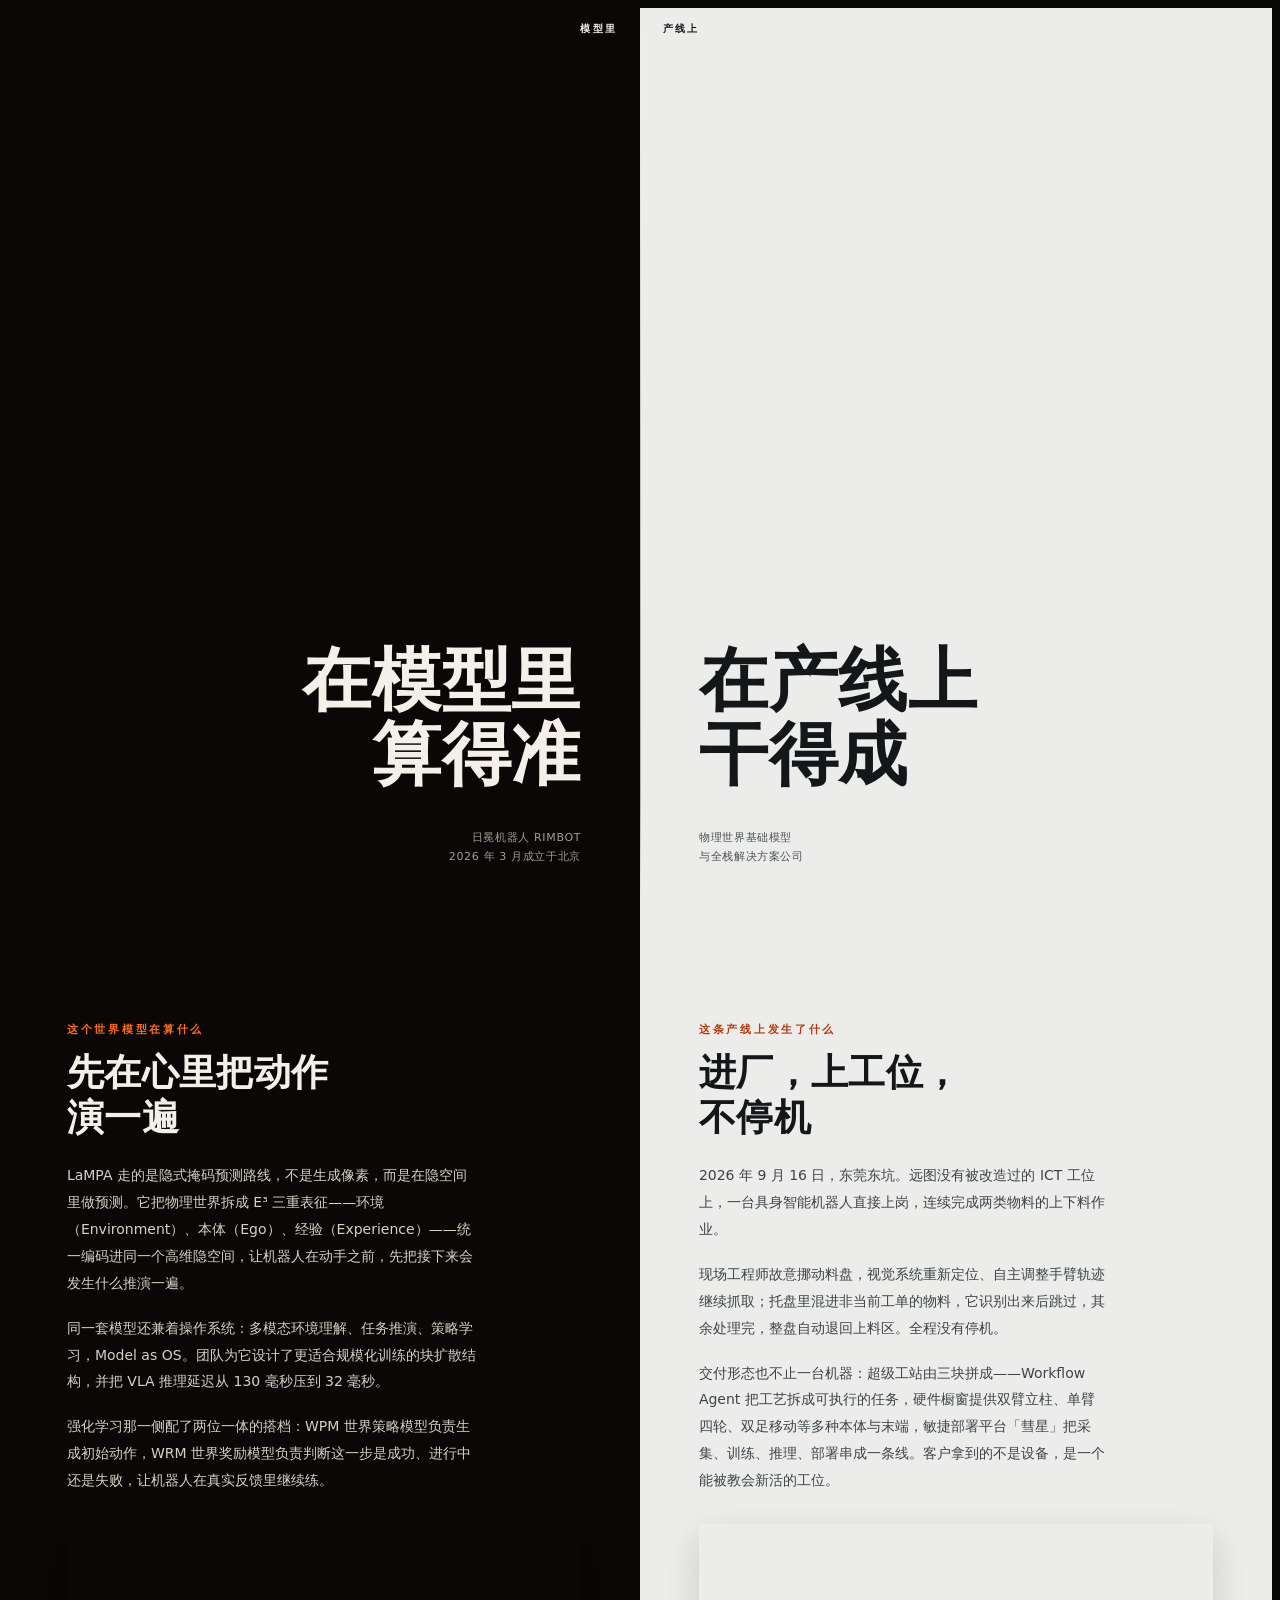
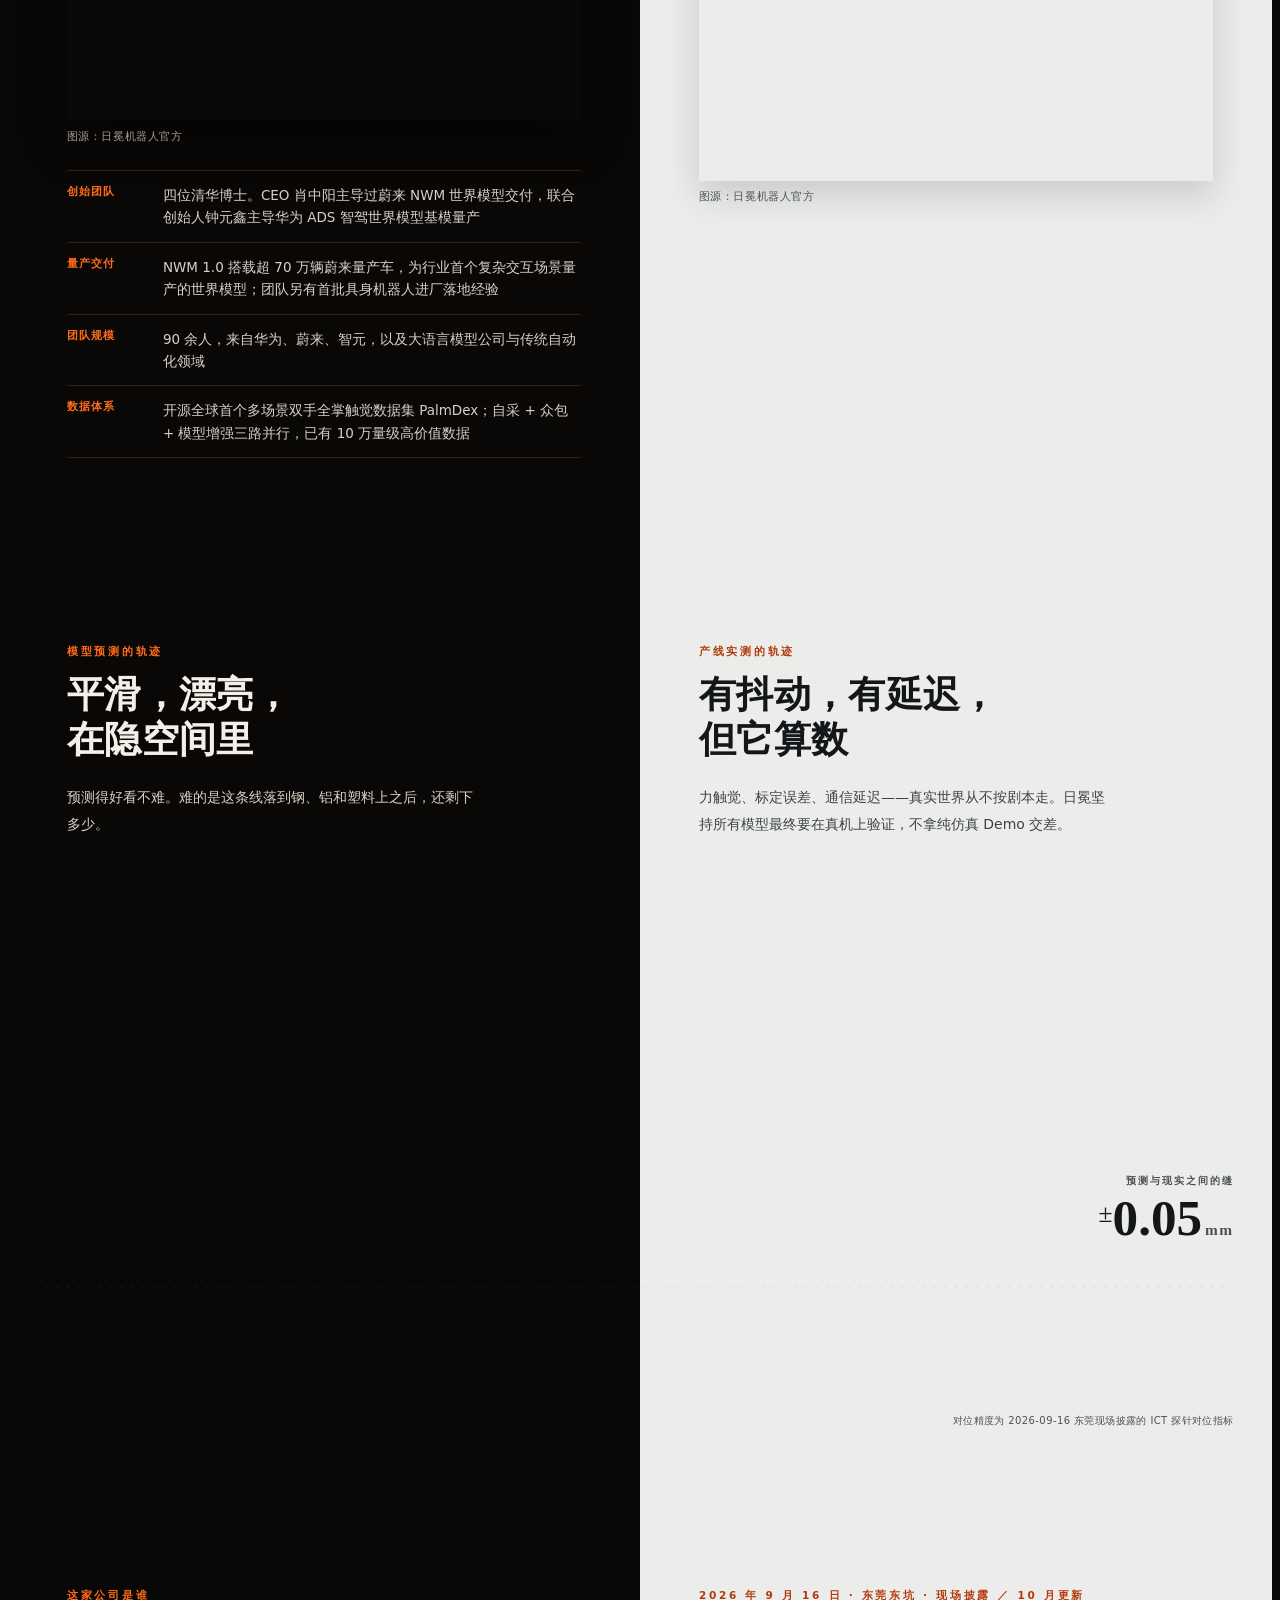
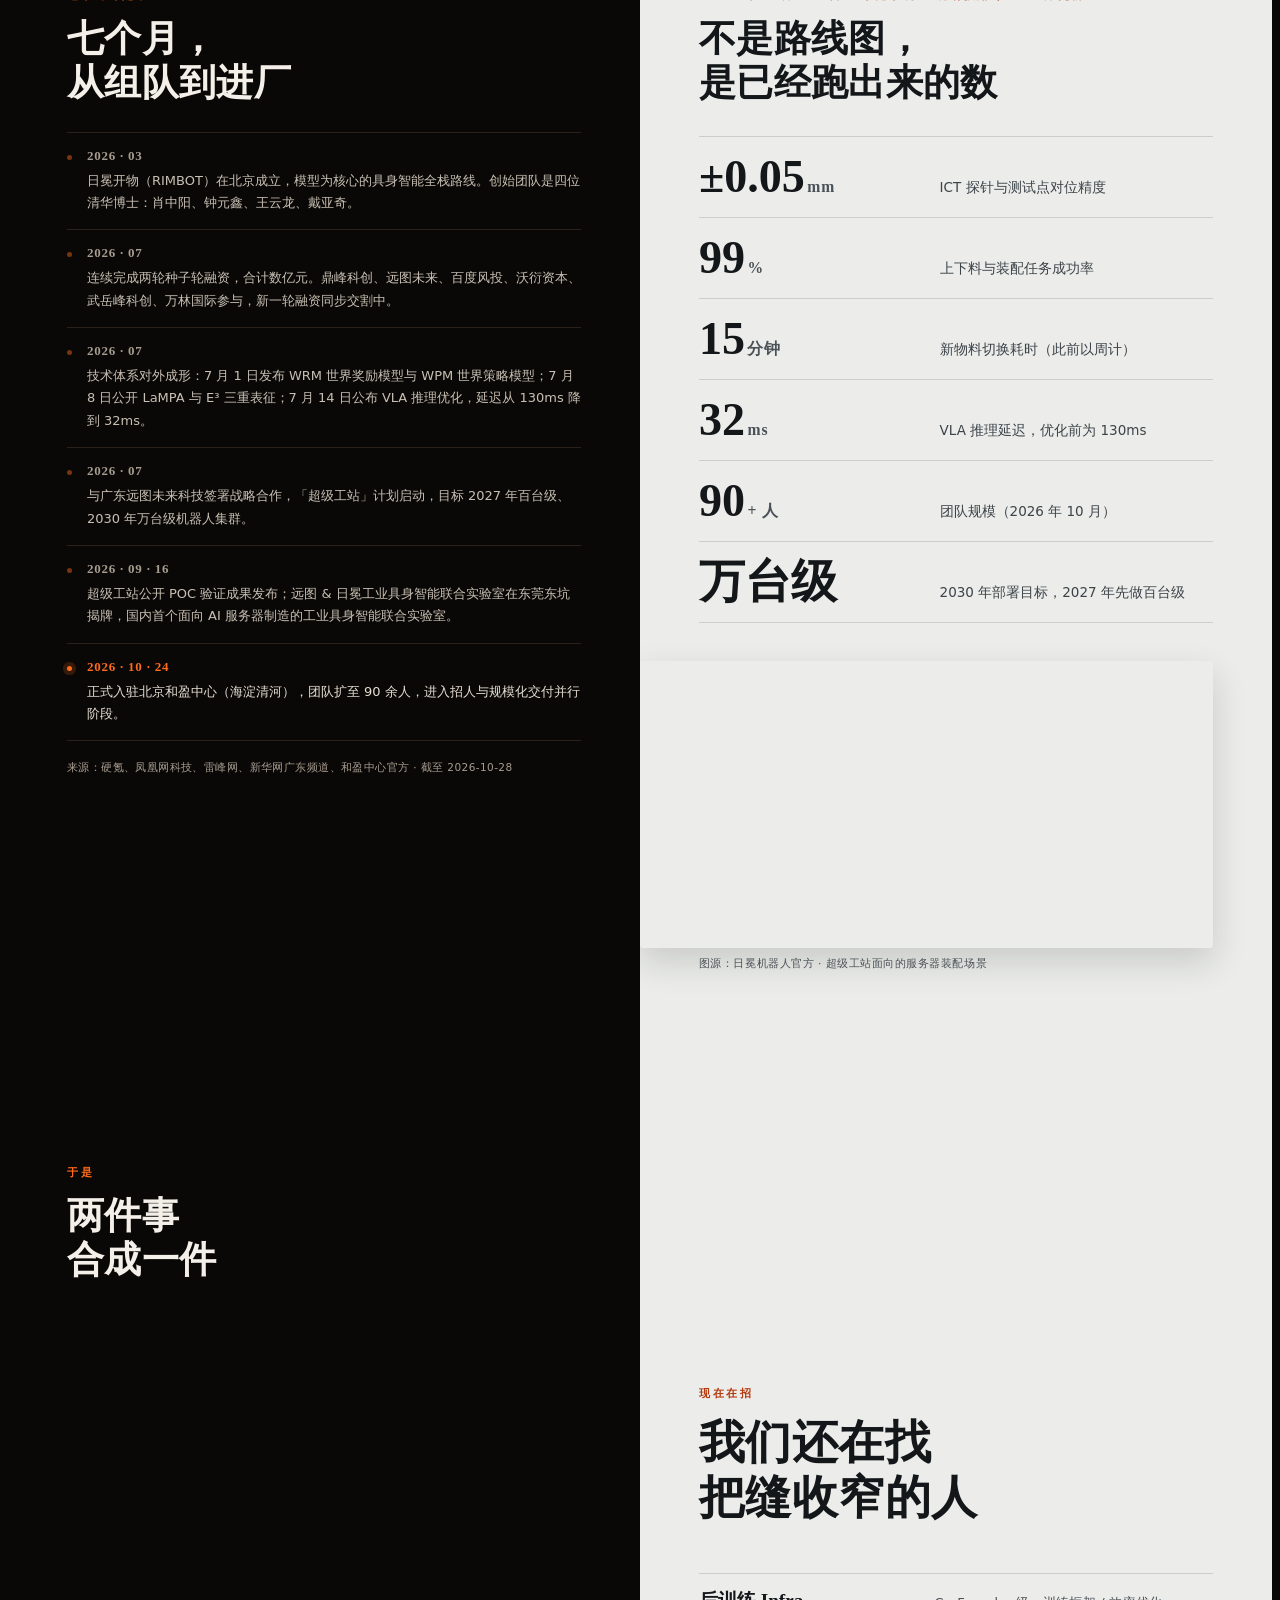
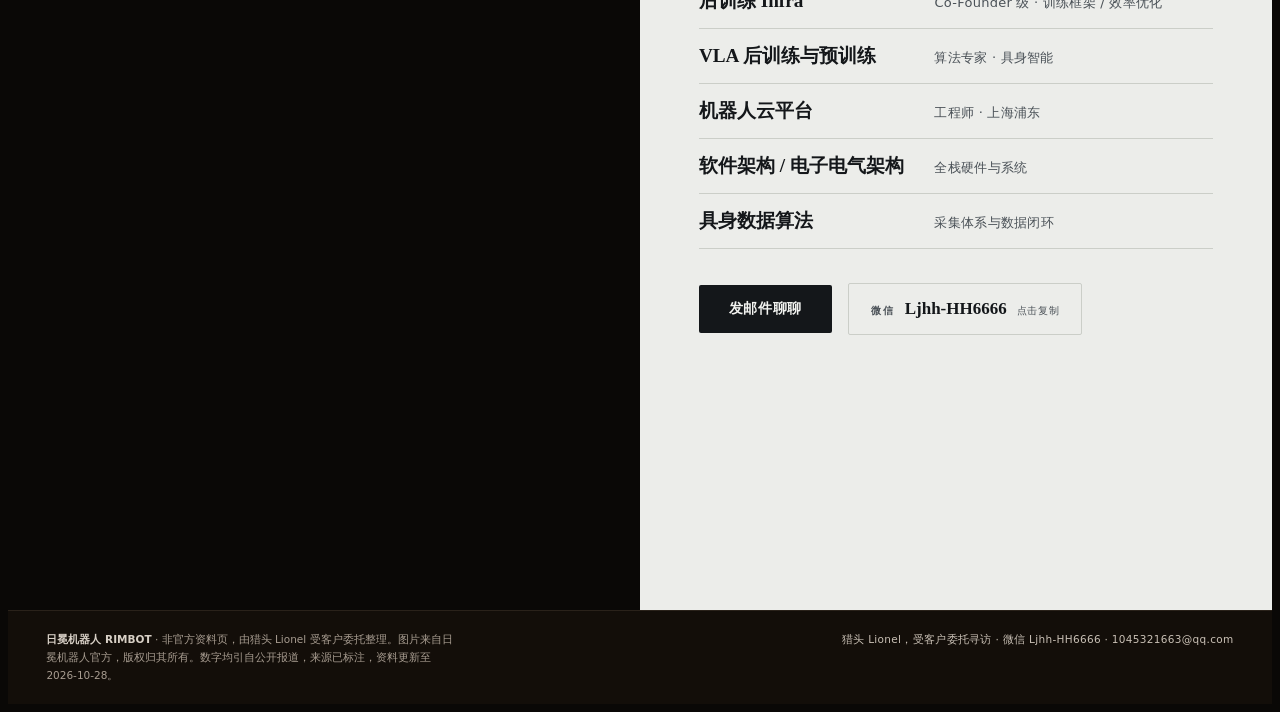
==== corona/index.html @ a974d2bd "新增日冕机器人介绍页（资料更新至 2026-10-28）；首页加卡片" ====
<!doctype html>
<html lang="zh-CN">
<head>
<meta charset="utf-8">
<meta name="viewport" content="width=device-width, initial-scale=1, viewport-fit=cover">
<title>日冕机器人 RIMBOT · 招聘特辑｜在模型里算得准，在产线上干得成</title>
<meta name="description" content="日冕机器人（RIMBOT）招聘特辑：2026 年 3 月成立于北京，物理世界基础模型与全栈解决方案公司。创始团队为四位清华博士，曾主导蔚来 NWM 世界模型与华为 ADS 世界模型的量产。2026 年 9 月 16 日，与远图联合打造的超级工站在东莞真实产线完成公开 POC 验证——对位精度 ±0.05mm，任务成功率超 99%，换型 15 分钟。资料更新至 2026-10-28。">
<link rel="icon" href="data:image/svg+xml,<svg xmlns='http://www.w3.org/2000/svg' viewBox='0 0 32 32'><rect width='32' height='32' rx='7' fill='%230A0806'/><circle cx='16' cy='16' r='7' fill='%23FF6B1A'/></svg>">
<link rel="stylesheet" href="scrollcraft.css">
<link rel="stylesheet" href="page.css">
</head>
<body>

<span data-sc-progress></span>
<div class="sc-grain" aria-hidden="true"></div>

<!-- ── 分界线即 chrome：两侧标签 + 论证进度 ───────────────────────── -->
<div class="dv" aria-hidden="true">
  <div class="dv__cap">
    <span class="dv__side dv__side--l">模型里</span>
    <span class="dv__side dv__side--r">产线上</span>
  </div>
  <div class="dv__rule"><i class="dv__fill"></i></div>
</div>

<main id="top">

  <!-- ── 一 · 分裂：首屏建立 50/50，两个标题同时可读 ─────────────── -->
  <section class="sp sp--hero" data-sc-act="pin" data-sc-span="1.6">
    <div class="sp__grid" data-sc-stage>
      <div class="sp__col sp__col--l">
        <figure class="sp__bg">
          <img src="assets/l2-latent.jpg" width="1600" height="468" alt="橙色粒子构成的半球体，日冕世界模型的隐空间意象">
        </figure>
      </div>
      <div class="sp__col sp__col--r">
        <figure class="sp__bg">
          <img src="assets/r1-server-rig.jpg" width="1280" height="640" alt="俯视视角下一双白色机械臂在打开的服务器机箱内作业，左侧是一排红色散热风扇">
        </figure>
      </div>

      <h1 class="sp__h1">
        <span class="sp__h1a">在模型里<br>算得准</span>
        <span class="sp__h1b">在产线上<br>干得成</span>
      </h1>

      <p class="sp__kick sp__kick--l">日冕机器人 RIMBOT<br>2026 年 3 月成立于北京</p>
      <p class="sp__kick sp__kick--r">物理世界基础模型<br>与全栈解决方案公司</p>
    </div>
  </section>

  <!-- ── 二 · 两侧各说各话：左右各自给出内容 ─────────────────────── -->
  <section class="sp sp--argue" data-sc-act="flow">
    <div class="sp__grid">
      <div class="sp__col sp__col--l">
        <div class="sp__inner" data-sc-in data-sc-stagger="80">
          <p class="sp__eyebrow">这个世界模型在算什么</p>
          <h2 class="sp__h2">先在心里把动作<br>演一遍</h2>
          <p class="sp__p">LaMPA 走的是隐式掩码预测路线，不是生成像素，而是在隐空间里做预测。它把物理世界拆成 E³ 三重表征——环境（Environment）、本体（Ego）、经验（Experience）——统一编码进同一个高维隐空间，让机器人在动手之前，先把接下来会发生什么推演一遍。</p>
          <p class="sp__p">同一套模型还兼着操作系统：多模态环境理解、任务推演、策略学习，Model as OS。团队为它设计了更适合规模化训练的块扩散结构，并把 VLA 推理延迟从 130 毫秒压到 32 毫秒。</p>
          <p class="sp__p">强化学习那一侧配了两位一体的搭档：WPM 世界策略模型负责生成初始动作，WRM 世界奖励模型负责判断这一步是成功、进行中还是失败，让机器人在真实反馈里继续练。</p>
          <figure class="sp__fig">
            <img src="assets/l1-corona.jpg" width="1600" height="613" alt="太阳表面的日冕与日珥，橙红色的等离子体弧线横贯画面" loading="lazy">
            <figcaption>图源：日冕机器人官方</figcaption>
          </figure>
          <dl class="sp__facts">
            <div><dt>创始团队</dt><dd>四位清华博士。CEO 肖中阳主导过蔚来 NWM 世界模型交付，联合创始人钟元鑫主导华为 ADS 智驾世界模型基模量产</dd></div>
            <div><dt>量产交付</dt><dd>NWM 1.0 搭载超 70 万辆蔚来量产车，为行业首个复杂交互场景量产的世界模型；团队另有首批具身机器人进厂落地经验</dd></div>
            <div><dt>团队规模</dt><dd>90 余人，来自华为、蔚来、智元，以及大语言模型公司与传统自动化领域</dd></div>
            <div><dt>数据体系</dt><dd>开源全球首个多场景双手全掌触觉数据集 PalmDex；自采 + 众包 + 模型增强三路并行，已有 10 万量级高价值数据</dd></div>
          </dl>
        </div>
      </div>

      <div class="sp__col sp__col--r">
        <div class="sp__inner" data-sc-in data-sc-stagger="80">
          <p class="sp__eyebrow">这条产线上发生了什么</p>
          <h2 class="sp__h2">进厂，上工位，<br>不停机</h2>
          <p class="sp__p">2026 年 9 月 16 日，东莞东坑。远图没有被改造过的 ICT 工位上，一台具身智能机器人直接上岗，连续完成两类物料的上下料作业。</p>
          <p class="sp__p">现场工程师故意挪动料盘，视觉系统重新定位、自主调整手臂轨迹继续抓取；托盘里混进非当前工单的物料，它识别出来后跳过，其余处理完，整盘自动退回上料区。全程没有停机。</p>
          <p class="sp__p">交付形态也不止一台机器：超级工站由三块拼成——Workflow Agent 把工艺拆成可执行的任务，硬件橱窗提供双臂立柱、单臂四轮、双足移动等多种本体与末端，敏捷部署平台「彗星」把采集、训练、推理、部署串成一条线。客户拿到的不是设备，是一个能被教会新活的工位。</p>
          <figure class="sp__fig" data-sc-reveal="right" data-sc-reveal-at="0.12 0.6">
            <img src="assets/r3-lab.jpg" width="1280" height="640" alt="科研场景的试验自动化：双臂机器人在真实实验室中做移液操作，背景有离心机与天平" loading="lazy">
            <figcaption>图源：日冕机器人官方</figcaption>
          </figure>
        </div>
      </div>
    </div>
  </section>

  <!-- ── 三 · 峰值：误差收敛带（签名动作，全场跨度最大） ─────────── -->
  <section class="sp sp--merge" data-sc-act="pin" data-sc-span="3.4">
    <div class="sp__grid" data-sc-stage>
      <div class="sp__col sp__col--l">
        <figure class="sp__bg sp__bg--soft">
          <img src="assets/l2-latent.jpg" width="1600" height="468" alt="橙色粒子构成的半球体" loading="lazy">
        </figure>
        <div class="sp__inner sp__inner--tight">
          <p class="sp__eyebrow">模型预测的轨迹</p>
          <h2 class="sp__h2">平滑，漂亮，<br>在隐空间里</h2>
          <p class="sp__p">预测得好看不难。难的是这条线落到钢、铝和塑料上之后，还剩下多少。</p>
        </div>
      </div>
      <div class="sp__col sp__col--r">
        <figure class="sp__bg sp__bg--soft">
          <img src="assets/r1-server-rig.jpg" width="1280" height="640" alt="机械臂在服务器机箱内作业" loading="lazy">
        </figure>
        <div class="sp__inner sp__inner--tight">
          <p class="sp__eyebrow">产线实测的轨迹</p>
          <h2 class="sp__h2">有抖动，有延迟，<br>但它算数</h2>
          <p class="sp__p">力触觉、标定误差、通信延迟——真实世界从不按剧本走。日冕坚持所有模型最终要在真机上验证，不拿纯仿真 Demo 交差。</p>
        </div>
      </div>

      <!-- 签名动作：误差收敛带 -->
      <div class="gap" aria-hidden="true">
        <svg class="gap__svg" viewBox="0 0 1000 320" preserveAspectRatio="none">
          <line class="gap__mid" x1="0" y1="160" x2="1000" y2="160"></line>
          <path class="gap__band" d=""></path>
          <path class="gap__pred" d=""></path>
          <path class="gap__real" d=""></path>
        </svg>
        <div class="gap__read">
          <span class="gap__readlab">预测与现实之间的缝</span>
          <span class="gap__readval"><b>±</b><span id="gapnum">0.05</span><i>mm</i></span>
        </div>
        <p class="gap__note">对位精度为 2026-09-16 东莞现场披露的 ICT 探针对位指标</p>
      </div>
    </div>
  </section>

  <!-- ── 四 · 数字落定：全部可查证 ──────────────────────────────── -->
  <section class="sp sp--figures" data-sc-act="flow">
    <div class="sp__grid">
      <!-- 暗栏在前 = 在左。2.7 要求两个地面「一边一个、全程保持」，
           先前把浅底那栏写在前，这一幕就变成左浅右深，破了约定。 -->
      <div class="sp__col sp__col--l">
        <div class="sp__inner" data-sc-in data-sc-stagger="90">
          <p class="sp__eyebrow">这家公司是谁</p>
          <h2 class="sp__h2">七个月，<br>从组队到进厂</h2>
          <ul class="log">
            <li class="log__i">
              <time class="log__t">2026 · 03</time>
              <p class="log__d">日冕开物（RIMBOT）在北京成立，模型为核心的具身智能全栈路线。创始团队是四位清华博士：肖中阳、钟元鑫、王云龙、戴亚奇。</p>
            </li>
            <li class="log__i">
              <time class="log__t">2026 · 07</time>
              <p class="log__d">连续完成两轮种子轮融资，合计数亿元。鼎峰科创、远图未来、百度风投、沃衍资本、武岳峰科创、万林国际参与，新一轮融资同步交割中。</p>
            </li>
            <li class="log__i">
              <time class="log__t">2026 · 07</time>
              <p class="log__d">技术体系对外成形：7 月 1 日发布 WRM 世界奖励模型与 WPM 世界策略模型；7 月 8 日公开 LaMPA 与 E³ 三重表征；7 月 14 日公布 VLA 推理优化，延迟从 130ms 降到 32ms。</p>
            </li>
            <li class="log__i">
              <time class="log__t">2026 · 07</time>
              <p class="log__d">与广东远图未来科技签署战略合作，「超级工站」计划启动，目标 2027 年百台级、2030 年万台级机器人集群。</p>
            </li>
            <li class="log__i">
              <time class="log__t">2026 · 09 · 16</time>
              <p class="log__d">超级工站公开 POC 验证成果发布；远图 &amp; 日冕工业具身智能联合实验室在东莞东坑揭牌，国内首个面向 AI 服务器制造的工业具身智能联合实验室。</p>
            </li>
            <li class="log__i log__i--last">
              <time class="log__t">2026 · 10 · 24</time>
              <p class="log__d">正式入驻北京和盈中心（海淀清河），团队扩至 90 余人，进入招人与规模化交付并行阶段。</p>
            </li>
          </ul>
          <p class="sp__src">来源：硬氪、凤凰网科技、雷峰网、新华网广东频道、和盈中心官方 · 截至 2026-10-28</p>
        </div>
      </div>

      <div class="sp__col sp__col--r">
        <div class="sp__inner">
          <p class="sp__eyebrow">2026 年 9 月 16 日 · 东莞东坑 · 现场披露 ／ 10 月更新</p>
          <h2 class="sp__h2">不是路线图，<br>是已经跑出来的数</h2>

          <ul class="nums">
            <li class="nums__i">
              <span class="nums__v">±<span data-sc-count="0 0.05" data-sc-count-at="0.1 0.5">0.05</span><i>mm</i></span>
              <span class="nums__k">ICT 探针与测试点对位精度</span>
            </li>
            <li class="nums__i">
              <span class="nums__v"><span data-sc-count="0 99" data-sc-count-at="0.14 0.54">99</span><i>%</i></span>
              <span class="nums__k">上下料与装配任务成功率</span>
            </li>
            <li class="nums__i">
              <span class="nums__v"><span data-sc-count="0 15" data-sc-count-at="0.18 0.58">15</span><i>分钟</i></span>
              <span class="nums__k">新物料切换耗时（此前以周计）</span>
            </li>
            <li class="nums__i">
              <span class="nums__v"><span data-sc-count="0 32" data-sc-count-at="0.18 0.58">32</span><i>ms</i></span>
              <span class="nums__k">VLA 推理延迟，优化前为 130ms</span>
            </li>
            <li class="nums__i">
              <span class="nums__v"><span data-sc-count="0 90" data-sc-count-at="0.18 0.58">90</span><i>+ 人</i></span>
              <span class="nums__k">团队规模（2026 年 10 月）</span>
            </li>
            <li class="nums__i">
              <span class="nums__v">万台级</span>
              <span class="nums__k">2030 年部署目标，2027 年先做百台级</span>
            </li>
          </ul>

          <figure class="sp__fig sp__fig--wide">
            <img src="assets/r2-board.jpg" width="1280" height="640" alt="俯视视角下一台服务器被拆解到主板级别，两侧机械臂正在作业，右侧摆着螺丝与连接器的零件分格盒" loading="lazy">
            <figcaption>图源：日冕机器人官方 · 超级工站面向的服务器装配场景</figcaption>
          </figure>
        </div>
      </div>
    </div>
  </section>

  <!-- ── 五 · 合流：分界线走到底，右栏占满 ──────────────────────── -->
  <section class="sp sp--join" id="join" data-sc-act="pin" data-sc-span="2.2">
    <div class="sp__grid" data-sc-stage>
      <div class="sp__col sp__col--l">
        <div class="sp__inner sp__inner--tight">
          <p class="sp__eyebrow">于是</p>
          <h2 class="sp__h2">两件事<br>合成一件</h2>
        </div>
      </div>

      <div class="sp__col sp__col--r">
        <figure class="sp__bg sp__bg--join">
          <img src="assets/r9-desk.jpg" width="1280" height="640" alt="书架上方的机箱前，一双机械臂正在作业">
        </figure>
        <div class="sp__inner sp__inner--join">
          <p class="sp__eyebrow">现在在招</p>
          <h2 class="sp__h2 sp__h2--big">我们还在找<br>把缝收窄的人</h2>
          <ul class="roles">
            <li><b>后训练 Infra</b><span>Co-Founder 级 · 训练框架 / 效率优化</span></li>
            <li><b>VLA 后训练与预训练</b><span>算法专家 · 具身智能</span></li>
            <li><b>机器人云平台</b><span>工程师 · 上海浦东</span></li>
            <li><b>软件架构 / 电子电气架构</b><span>全栈硬件与系统</span></li>
            <li><b>具身数据算法</b><span>采集体系与数据闭环</span></li>
          </ul>
          <div class="sp__cta">
            <a class="cta" href="mailto:1045321663@qq.com?subject=%E5%BA%94%E8%81%98%E6%97%A5%E5%86%95%E6%9C%BA%E5%99%A8%E4%BA%BA">发邮件聊聊</a>
            <button class="cpc" type="button" data-copy="Ljhh-HH6666">
              <span class="cpc__lab">微信</span>
              <span class="cpc__val" id="wx">Ljhh-HH6666</span>
              <span class="cpc__hint">点击复制</span>
            </button>
          </div>
        </div>
      </div>

      <footer class="foot">
        <p class="foot__l"><b>日冕机器人 RIMBOT</b> · 非官方资料页，由猎头 Lionel 受客户委托整理。图片来自日冕机器人官方，版权归其所有。数字均引自公开报道，来源已标注，资料更新至 2026-10-28。</p>
        <p class="foot__r">猎头 Lionel，受客户委托寻访 · 微信 Ljhh-HH6666 · 1045321663@qq.com</p>
      </footer>
    </div>
  </section>

</main>

<script src="scrollcraft.js"></script>
<script src="page.js"></script>
<script>ScrollCraft.mount(document.body);</script>
</body>
</html>
---- corona/page.css ----
/* ==========================================================================
   日冕机器人 RIMBOT · 招聘特辑
   语法 2.7 Split stage —— 两个地面，一边一个，全程保持。
   只覆盖 token 与本页自有类；.sc-stage / .sc-copy / [data-sc-*] 一律不碰。
   ========================================================================== */

:root {
  /* 左地面：深空黑褐 + 日冕橙 */
  --dk-bg:     #0A0806;
  --dk-bg2:    #130E09;
  --dk-ink:    #F4EFE8;
  --dk-soft:   #A79C90;
  --dk-line:   #2A221A;
  --dk-accent: #FF6B1A;

  /* 右地面：车间冷白 + 石墨 */
  --lt-bg:     #ECEDEA;
  --lt-bg2:    #E2E4E0;
  --lt-ink:    #14171A;
  --lt-soft:   #4A5157;
  --lt-line:   #CBCEC8;
  --lt-accent: #B33A0F;

  /* 分界位置，由 page.js 驱动；0% = 右栏占满 */
  --splitpct: 50%;

  --sc-canvas:     #0A0806;
  --sc-surface:    #130E09;
  --sc-ink:        #F4EFE8;
  --sc-ink-soft:   #A79C90;
  --sc-accent:     #FF6B1A;
  --sc-accent-ink: #0A0806;
  --sc-edge:       rgba(255, 255, 255, .10);
  --sc-e1: 0 1px 2px rgba(0, 0, 0, .3);
  --sc-e2: 0 6px 18px rgba(0, 0, 0, .34);
  --sc-e3: 0 18px 44px rgba(0, 0, 0, .38);
  --sc-font-display: "Songti SC", "SimSun", "Source Han Serif SC", "Noto Serif CJK SC", serif;
  --sc-font-text: "PingFang SC", "Microsoft YaHei", "Source Han Sans SC", "Noto Sans CJK SC", system-ui, sans-serif;
}

html { scroll-behavior: auto; }
body {
  background: var(--dk-bg);
  color: var(--dk-ink);
  font-family: var(--sc-font-text);
  -webkit-font-smoothing: antialiased;
}

/* ── 分界线即 chrome ──────────────────────────────────────────────────── */
/* 分界位置用 --dvleft，**不要**用全局的 --splitpct：收尾时若改全局变量，
   全站每一幕的左栏都会跟着变窄，文字疯狂换行、页面高度暴涨。 */
.dv {
  position: fixed;
  inset: 0 auto 0 0;
  left: var(--dvleft, 50%);
  width: 1px;
  z-index: 40;
  pointer-events: none;
  transition: left .12s linear;
}
.dv__rule {
  position: absolute;
  top: 0; bottom: 0; left: 0;
  width: 1px;
  background: linear-gradient(180deg,
    rgba(255,255,255,0) 0%,
    rgba(255,255,255,.20) 12%,
    rgba(0,0,0,.18) 50%,
    rgba(0,0,0,.26) 88%,
    rgba(0,0,0,0) 100%);
}
.dv__fill {
  position: absolute;
  top: 0; left: -1px;
  width: 2px;
  height: calc(var(--pg, 0) * 100%);
  background: linear-gradient(180deg, var(--dk-accent), #FFB37A);
  box-shadow: 0 0 12px rgba(255, 107, 26, .55);
}
.dv__cap {
  position: absolute;
  top: 22px; left: 0;
  transform: translateX(-50%);
  display: flex;
  gap: 46px;
  font-size: 10px;
  letter-spacing: .22em;
  font-weight: 600;
  white-space: nowrap;
}
.dv__side { transition: color .3s; }
.dv__side--l { color: #F4EFE8; }
.dv__side--r { color: #14171A; }
.dv.is-collapsed .dv__side--l { color: rgba(244,239,232,.30); }

/* ── 两栏骨架 ─────────────────────────────────────────────────────────── */
.sp {
  position: relative;
  background: linear-gradient(90deg, var(--dk-bg) 0%, var(--dk-bg) var(--splitpct),
                                      var(--lt-bg) var(--splitpct), var(--lt-bg) 100%);
}
/* 注意：.sp__grid 同时是 [data-sc-stage]。这里**绝不能**写 position —— 那会
   盖掉 .sc-stage 的 sticky，整幕不再钉住、内容随页面滚走，而所有自动检查都过。
   绝对定位的 .sp__h1 / .sp__kick 以 stage 为包含块（sticky 也算 positioned）。 */
.sp__grid {
  display: grid;
  grid-template-columns: var(--splitpct) minmax(0, 1fr);
}
.sp__col { position: relative; overflow: hidden; min-width: 0; }
.sp__col--l { background: var(--dk-bg); color: var(--dk-ink); }
.sp__col--r { background: var(--lt-bg); color: var(--lt-ink); }

.sp__inner {
  position: relative;   /* 压在 .sp__bg 之上（背景图在 DOM 里排在前面） */
  padding: clamp(64px, 9vw, 132px) clamp(28px, 4.6vw, 78px);
  max-width: 640px;
}
.sp__col--r .sp__inner { margin-left: 0; }
.sp__col--l .sp__inner { margin-left: auto; }
.sp__inner--tight { padding-block: clamp(40px, 6vh, 76px); }

/* ── 一 · 分裂（hero） ────────────────────────────────────────────────── */
.sp--hero .sp__grid { height: 100svh; }
/* 背景图绝对定位、铺满整栏，会盖在同层的 .sp__inner 之上并吃掉点击
   （收尾幕的复制按钮就是被它拦截的）。背景永远不该接收指针事件。 */
.sp__bg { position: absolute; inset: 0; margin: 0; pointer-events: none; }
.sp__bg img { width: 100%; height: 100%; object-fit: cover; display: block; }
/* 图片要真的看得见：上半部几乎不压，只在标题所在的底部加重。
   整体压暗会让两栏都塌成一片纯色，首屏看着像空的。 */
.sp__col--l .sp__bg img { opacity: .95; }
.sp__col--r .sp__bg img { opacity: .85; filter: saturate(.72) contrast(1.06); }
.sp__col--l .sp__bg::after,
.sp__col--r .sp__bg::after { content: ""; position: absolute; inset: 0; }
.sp__col--l .sp__bg::after {
  background: linear-gradient(180deg,
    rgba(10,8,6,.04) 0%, rgba(10,8,6,.18) 40%,
    rgba(10,8,6,.66) 72%, rgba(10,8,6,.93) 100%);
}
.sp__col--r .sp__bg::after {
  background: linear-gradient(180deg,
    rgba(236,237,234,.10) 0%, rgba(236,237,234,.34) 40%,
    rgba(236,237,234,.80) 72%, rgba(236,237,234,.96) 100%);
}
/* 峰值幕的背景图是氛围，不是主体：有正文压在上面，所以压得更深 */
.sp--merge .sp__col--l .sp__bg img { opacity: .58; }
.sp--merge .sp__col--r .sp__bg img { opacity: .40; }
.sp--merge .sp__col--l .sp__bg::after {
  background: linear-gradient(180deg, rgba(10,8,6,.62) 0%, rgba(10,8,6,.80) 55%, rgba(10,8,6,.92) 100%);
}
.sp--merge .sp__col--r .sp__bg::after {
  background: linear-gradient(180deg, rgba(236,237,234,.70) 0%, rgba(236,237,234,.86) 55%, rgba(236,237,234,.94) 100%);
}

.sp__h1 {
  position: absolute;
  left: 0; right: 0;
  bottom: clamp(74px, 13vh, 150px);
  margin: 0;
  display: grid;
  grid-template-columns: var(--splitpct) minmax(0, 1fr);
  pointer-events: none;
}
.sp__h1a, .sp__h1b {
  font-family: var(--sc-font-display);
  font-weight: 700;
  font-size: clamp(34px, 5.4vw, 88px);
  line-height: 1.06;
  letter-spacing: .01em;
  padding-inline: clamp(28px, 4.6vw, 78px);
}
.sp__h1a { color: var(--dk-ink); text-align: right; }
.sp__h1b { color: var(--lt-ink); text-align: left; }

.sp__kick {
  position: absolute;
  bottom: clamp(26px, 4.6vh, 52px);
  margin: 0;
  font-size: 11px;
  line-height: 1.7;
  letter-spacing: .06em;
}
.sp__kick--l { right: calc(100% - var(--splitpct) + clamp(28px, 4.6vw, 78px)); text-align: right; color: var(--dk-soft); }
.sp__kick--r { left: calc(var(--splitpct) + clamp(28px, 4.6vw, 78px)); color: var(--lt-soft); }

/* ── 通用排版 ─────────────────────────────────────────────────────────── */
.sp__eyebrow {
  margin: 0 0 14px;
  font-size: 10.5px;
  letter-spacing: .26em;
  font-weight: 700;
}
.sp__col--l .sp__eyebrow { color: var(--dk-accent); }
.sp__col--r .sp__eyebrow { color: var(--lt-accent); }

.sp__h2 {
  margin: 0 0 22px;
  font-family: var(--sc-font-display);
  font-weight: 700;
  font-size: clamp(26px, 2.9vw, 46px);
  line-height: 1.2;
  letter-spacing: .01em;
}
.sp__h2--big { font-size: clamp(30px, 3.6vw, 60px); }

.sp__p {
  margin: 0 0 18px;
  font-size: clamp(14px, 1.05vw, 16px);
  line-height: 1.92;
  max-width: 46ch;
}
.sp__col--l .sp__p { color: #D8D0C6; }
.sp__col--r .sp__p { color: #3C4349; }

.sp__fig { margin: 30px 0 26px; }
.sp__fig img { width: 100%; height: auto; display: block; border-radius: 3px; }
.sp__col--l .sp__fig img { box-shadow: 0 18px 44px rgba(0,0,0,.5); }
.sp__col--r .sp__fig img { box-shadow: 0 14px 34px rgba(20,23,26,.16); }
.sp__fig figcaption {
  margin-top: 9px;
  font-size: 10.5px;
  letter-spacing: .05em;
}
.sp__col--l .sp__fig figcaption { color: var(--dk-soft); }
.sp__col--r .sp__fig figcaption { color: var(--lt-soft); }

/* 来源注在**暗地面**上，必须用 --dk-soft；先前误用 --lt-soft 只有 3.2:1 */
.sp__src { margin-top: 20px; font-size: 10.5px; letter-spacing: .04em; color: var(--dk-soft); }

/* 事实列表 */
.sp__facts { margin: 4px 0 0; }
.sp__facts > div {
  display: grid;
  grid-template-columns: 82px 1fr;
  gap: 14px;
  padding: 13px 0;
  border-top: 1px solid var(--dk-line);
}
.sp__facts > div:last-child { border-bottom: 1px solid var(--dk-line); }
.sp__facts dt { font-size: 11px; letter-spacing: .1em; color: var(--dk-accent); font-weight: 700; }
.sp__facts dd { margin: 0; font-size: 13.5px; line-height: 1.66; color: #D8D0C6; }

/* ── 三 · 收敛（峰值 + 签名动作） ─────────────────────────────────────── */
.sp--merge .sp__grid {
  height: 100svh;
  grid-template-rows: minmax(0, 1fr) auto;
}
.sp--merge .sp__inner--tight { padding-top: clamp(52px, 8vh, 96px); }

.gap {
  grid-column: 1 / -1;
  position: relative;
  padding: 0 clamp(20px, 3vw, 56px) clamp(28px, 5vh, 60px);
  pointer-events: none;
}
.gap__svg { width: 100%; height: clamp(150px, 26vh, 250px); display: block; overflow: visible; }
.gap__mid { stroke: rgba(128,128,128,.30); stroke-width: 1; stroke-dasharray: 2 7; }
.gap__band { fill: rgba(255, 107, 26, .16); stroke: none; }
.gap__pred { fill: none; stroke: var(--dk-accent); stroke-width: 2.2; stroke-dasharray: 7 6; vector-effect: non-scaling-stroke; }
.gap__real { fill: none; stroke: #8FA0A8; stroke-width: 2.2; stroke-linejoin: round; vector-effect: non-scaling-stroke; }

.gap__read {
  position: absolute;
  right: clamp(20px, 3vw, 56px);
  top: 4px;
  text-align: right;
}
.gap__readlab { display: block; font-size: 10px; letter-spacing: .2em; color: var(--lt-soft); font-weight: 700; }
.gap__readval {
  display: block;
  margin-top: 4px;
  font-family: var(--sc-font-display);
  font-size: clamp(30px, 4vw, 58px);
  font-weight: 700;
  line-height: 1;
  color: var(--lt-ink);
  font-variant-numeric: tabular-nums;
}
.gap__readval b { font-size: .5em; vertical-align: .5em; font-weight: 400; }
.gap__readval i { font-size: .3em; font-style: normal; letter-spacing: .1em; margin-left: .18em; color: var(--lt-soft); }
.gap__note { margin: 10px 0 0; font-size: 10px; letter-spacing: .04em; color: var(--lt-soft); text-align: right; }

/* ── 四 · 数字落定 ───────────────────────────────────────────────────── */
.nums { list-style: none; margin: 30px 0 0; padding: 0; }
.nums__i {
  display: grid;
  grid-template-columns: minmax(140px, 210px) minmax(0, 1fr);
  align-items: baseline;
  gap: clamp(16px, 2.4vw, 40px);
  padding: 17px 0;
  border-top: 1px solid var(--lt-line);
}
.nums__i:last-child { border-bottom: 1px solid var(--lt-line); }
.nums__v {
  font-family: var(--sc-font-display);
  font-weight: 700;
  font-size: clamp(30px, 3.6vw, 54px);
  line-height: 1;
  color: var(--lt-ink);
  font-variant-numeric: tabular-nums;
}
.nums__v i { font-size: .34em; font-style: normal; letter-spacing: .06em; margin-left: .16em; color: var(--lt-soft); }
.nums__k { font-size: 13.5px; line-height: 1.6; color: #3C4349; }

.sp__fig--wide { margin-top: 38px; }
.sp__fig--wide img { width: calc(100% + clamp(28px, 4.6vw, 78px)); margin-left: calc(-1 * clamp(28px, 4.6vw, 78px)); }

/* 时间线 */
.log { list-style: none; margin: 26px 0 0; padding: 0; }
.log__i { padding: 15px 0 15px 20px; position: relative; border-top: 1px solid var(--dk-line); }
.log__i:last-child { border-bottom: 1px solid var(--dk-line); }
.log__i::before {
  content: ""; position: absolute; left: 0; top: 22px;
  width: 5px; height: 5px; border-radius: 50%;
  background: rgba(255,107,26,.45);
}
.log__i--last::before { background: var(--dk-accent); box-shadow: 0 0 0 4px rgba(255,107,26,.18); }
.log__t {
  display: block;
  font-family: var(--sc-font-display);
  font-size: 13px; font-weight: 700; letter-spacing: .06em;
  color: var(--dk-soft);
}
.log__i--last .log__t { color: var(--dk-accent); }
.log__d { margin: 6px 0 0; font-size: 13px; line-height: 1.72; color: #C9C0B5; }
.log__i--last .log__d { color: #E6DED4; }

/* ── 五 · 合流（收尾） ──────────────────────────────────────────────── */
.sp--join .sp__grid { min-height: 100svh; }
.sp--join .sp__col--l { transition: opacity .3s; }
.sp__bg--join { position: absolute; inset: 0; }
.sp--join .sp__col--r .sp__bg img { opacity: .16; filter: saturate(.5); }

.sp__inner--join {
  padding-block: clamp(64px, 11vh, 130px);
  display: flex;
  flex-direction: column;
  justify-content: center;
  min-height: 100svh;
}

.roles { list-style: none; margin: 26px 0 0; padding: 0; }
.roles li {
  display: grid;
  grid-template-columns: minmax(150px, 210px) minmax(0, 1fr);
  gap: clamp(14px, 2vw, 34px);
  align-items: baseline;
  padding: 14px 0;
  border-top: 1px solid var(--lt-line);
}
.roles li:last-child { border-bottom: 1px solid var(--lt-line); }
.roles b { font-family: var(--sc-font-display); font-size: clamp(15px, 1.5vw, 20px); font-weight: 700; color: var(--lt-ink); }
.roles span { font-size: 13px; color: var(--lt-soft); letter-spacing: .02em; }

.sp__cta {
  display: flex;
  flex-wrap: wrap;
  align-items: center;
  gap: 16px;
  margin-top: 34px;
}
.cta {
  display: inline-block;
  padding: 15px 30px;
  background: var(--lt-ink);
  color: #F2F3F0;
  font-size: 14px;
  font-weight: 600;
  letter-spacing: .04em;
  text-decoration: none;
  border-radius: 2px;
}
.cta:hover { background: var(--lt-accent); }
.cta:focus-visible { outline: 2px solid var(--lt-accent); outline-offset: 3px; }

.cpc {
  display: inline-flex;
  align-items: baseline;
  gap: 10px;
  padding: 15px 22px;
  background: transparent;
  border: 1px solid var(--lt-line);
  border-radius: 2px;
  cursor: pointer;
  font-family: inherit;
  text-align: left;
}
.cpc:hover { border-color: var(--lt-ink); }
.cpc:focus-visible { outline: 2px solid var(--lt-accent); outline-offset: 3px; }
.cpc__lab { font-size: 10px; letter-spacing: .2em; color: var(--lt-soft); font-weight: 700; }
.cpc__val { font-family: var(--sc-font-display); font-size: 17px; font-weight: 700; color: var(--lt-ink); font-variant-numeric: tabular-nums; }
.cpc__hint { font-size: 10px; color: var(--lt-soft); letter-spacing: .06em; }
.cpc.is-done { border-color: var(--lt-accent); }
.cpc.is-done .cpc__hint { color: var(--lt-accent); font-weight: 700; }

/* 页脚 */
.foot {
  grid-column: 1 / -1;
  display: flex;
  flex-wrap: wrap;
  gap: 10px 34px;
  justify-content: space-between;
  padding: 20px clamp(20px, 3vw, 56px);
  background: var(--dk-bg2);
  border-top: 1px solid var(--dk-line);
  color: var(--dk-soft);
}
.foot p { margin: 0; font-size: 10.5px; line-height: 1.7; max-width: 62ch; }
.foot__l b { color: #D8D0C6; }
.foot__r { color: #C9C0B5; letter-spacing: .03em; white-space: nowrap; }

/* 收尾时左栏让位 */
body.is-closing .sp--join .sp__col--l { opacity: 0; pointer-events: none; }
body.is-closing .sp--join,
body.is-closing .sp--join .sp__grid { background: var(--lt-bg); }

/* ── 窄屏 / 减弱动效：降级为上下两段，内容一张不少 ─────────────────── */
@media (max-width: 900px) {
  :root { --splitpct: 100% !important; }
  .dv { display: none; }
  .sp, .sp__grid { background: none; }
  .sp__grid { grid-template-columns: minmax(0, 1fr) !important; grid-template-rows: auto auto; }
  .sp__col { background: none; }
  .sp__col--l { background: var(--dk-bg); color: var(--dk-ink); }
  .sp__col--r { background: var(--lt-bg); color: var(--lt-ink); }
  .sp--hero .sp__grid { height: auto; }
  .sp__bg { position: relative; height: 44svh; }
  /* 窄屏图片是独立一段，下面没有文字压着，遮罩要轻，否则整段塌成纯色 */
  .sp__col--l .sp__bg::after { background: linear-gradient(180deg, rgba(10,8,6,.16), rgba(10,8,6,.52)); }
  .sp__col--r .sp__bg::after { background: linear-gradient(180deg, rgba(236,237,234,.28), rgba(236,237,234,.70)); }
  .sp--merge .sp__col--l .sp__bg img { opacity: .72; }
  .sp--merge .sp__col--r .sp__bg img { opacity: .55; }
  .sp__h1 { position: static; grid-template-columns: minmax(0,1fr); bottom: auto; padding-block: 26px 12px; }
  .sp__h1a { text-align: left; padding-inline: clamp(22px, 6vw, 40px); }
  .sp__h1b { padding-inline: clamp(22px, 6vw, 40px); }
  .sp__kick { position: static; padding: 0 clamp(22px, 6vw, 40px) 24px; text-align: left !important; }
  .sp__inner { max-width: none; margin: 0 !important; padding: 48px clamp(22px, 6vw, 40px); }
  .sp--merge .sp__grid { height: auto; }
  .gap { padding-inline: clamp(16px, 5vw, 32px); }
  .gap__read { position: static; text-align: left; margin-top: 16px; }
  .gap__note { text-align: left; }
  .sp__fig--wide img { width: 100%; margin-left: 0; }
  .nums__i, .roles li { grid-template-columns: minmax(0, 1fr); gap: 4px; }
  .sp__inner--join { min-height: auto; }
  .foot { flex-direction: column; }
  .foot__r { white-space: normal; }
}

@media (prefers-reduced-motion: reduce) {
  .dv { transition: none; }
  .sp--join .sp__col--l { transition: none; }
}
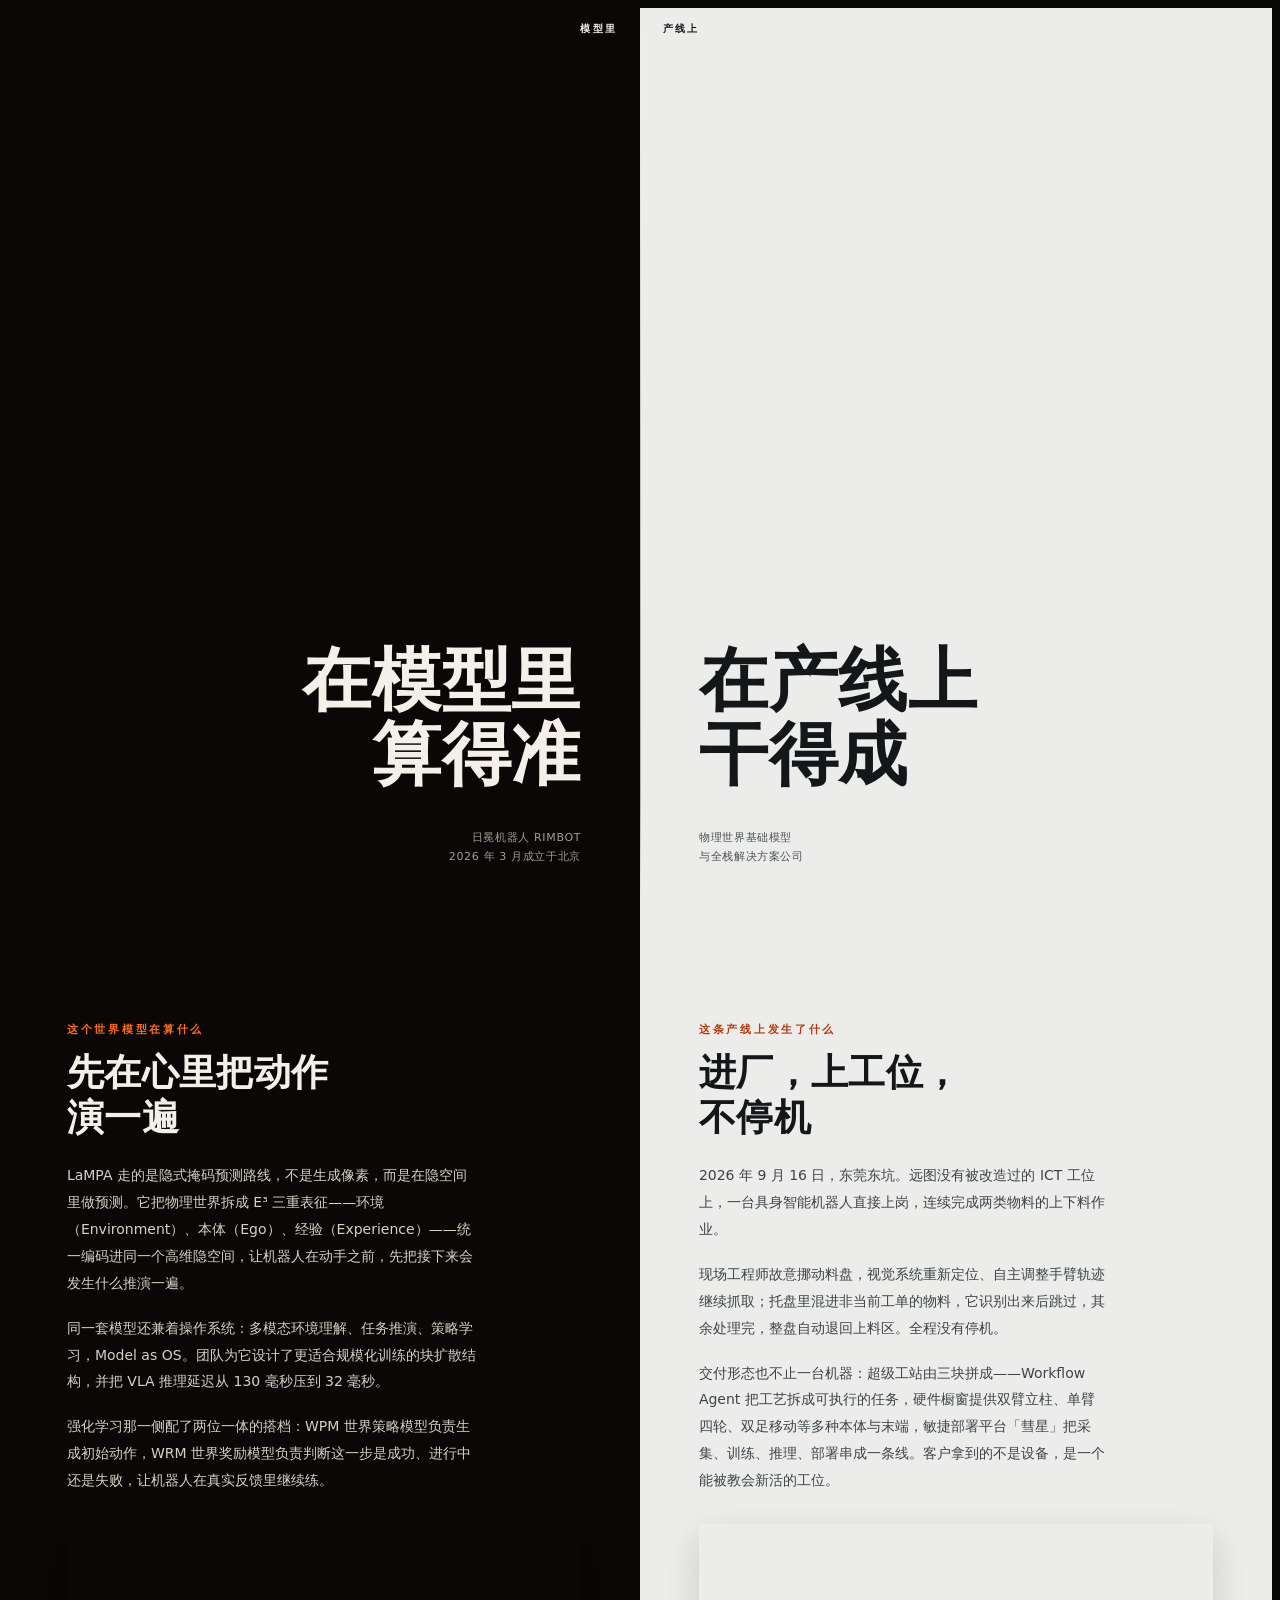
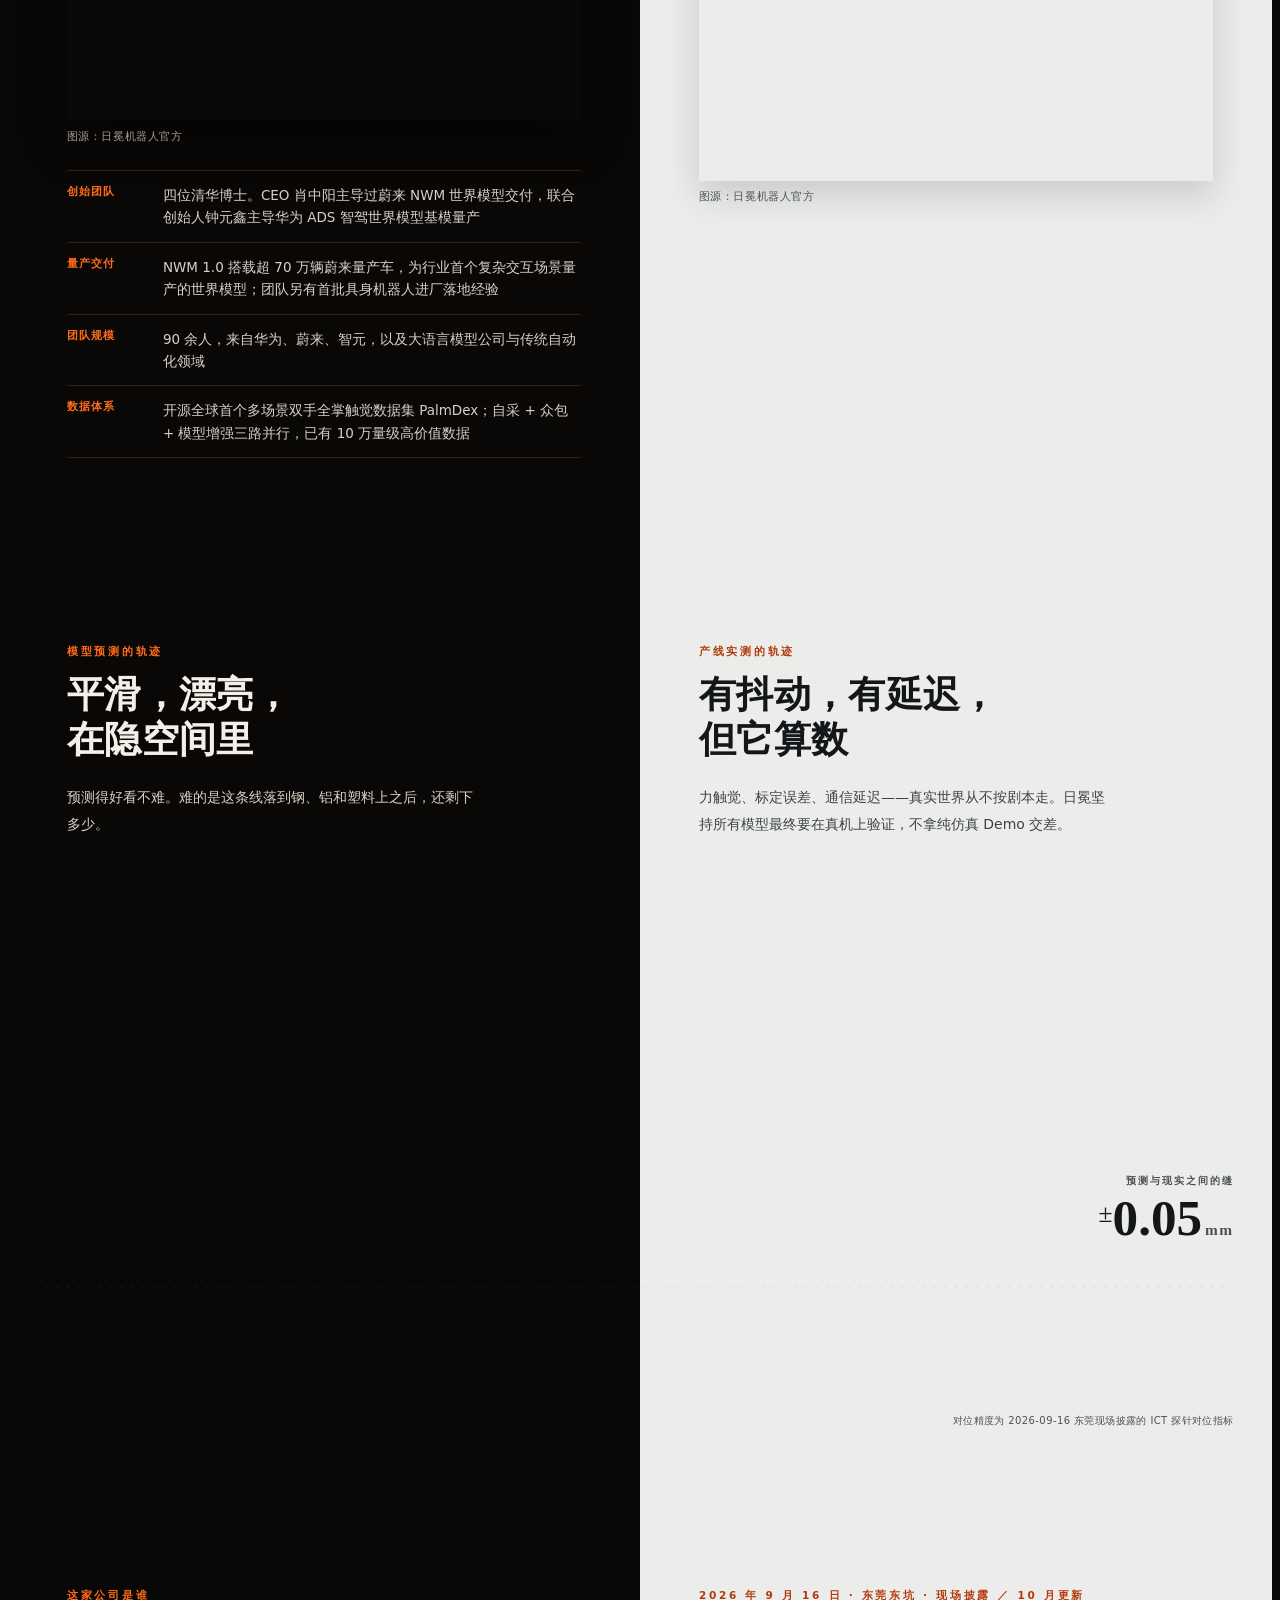
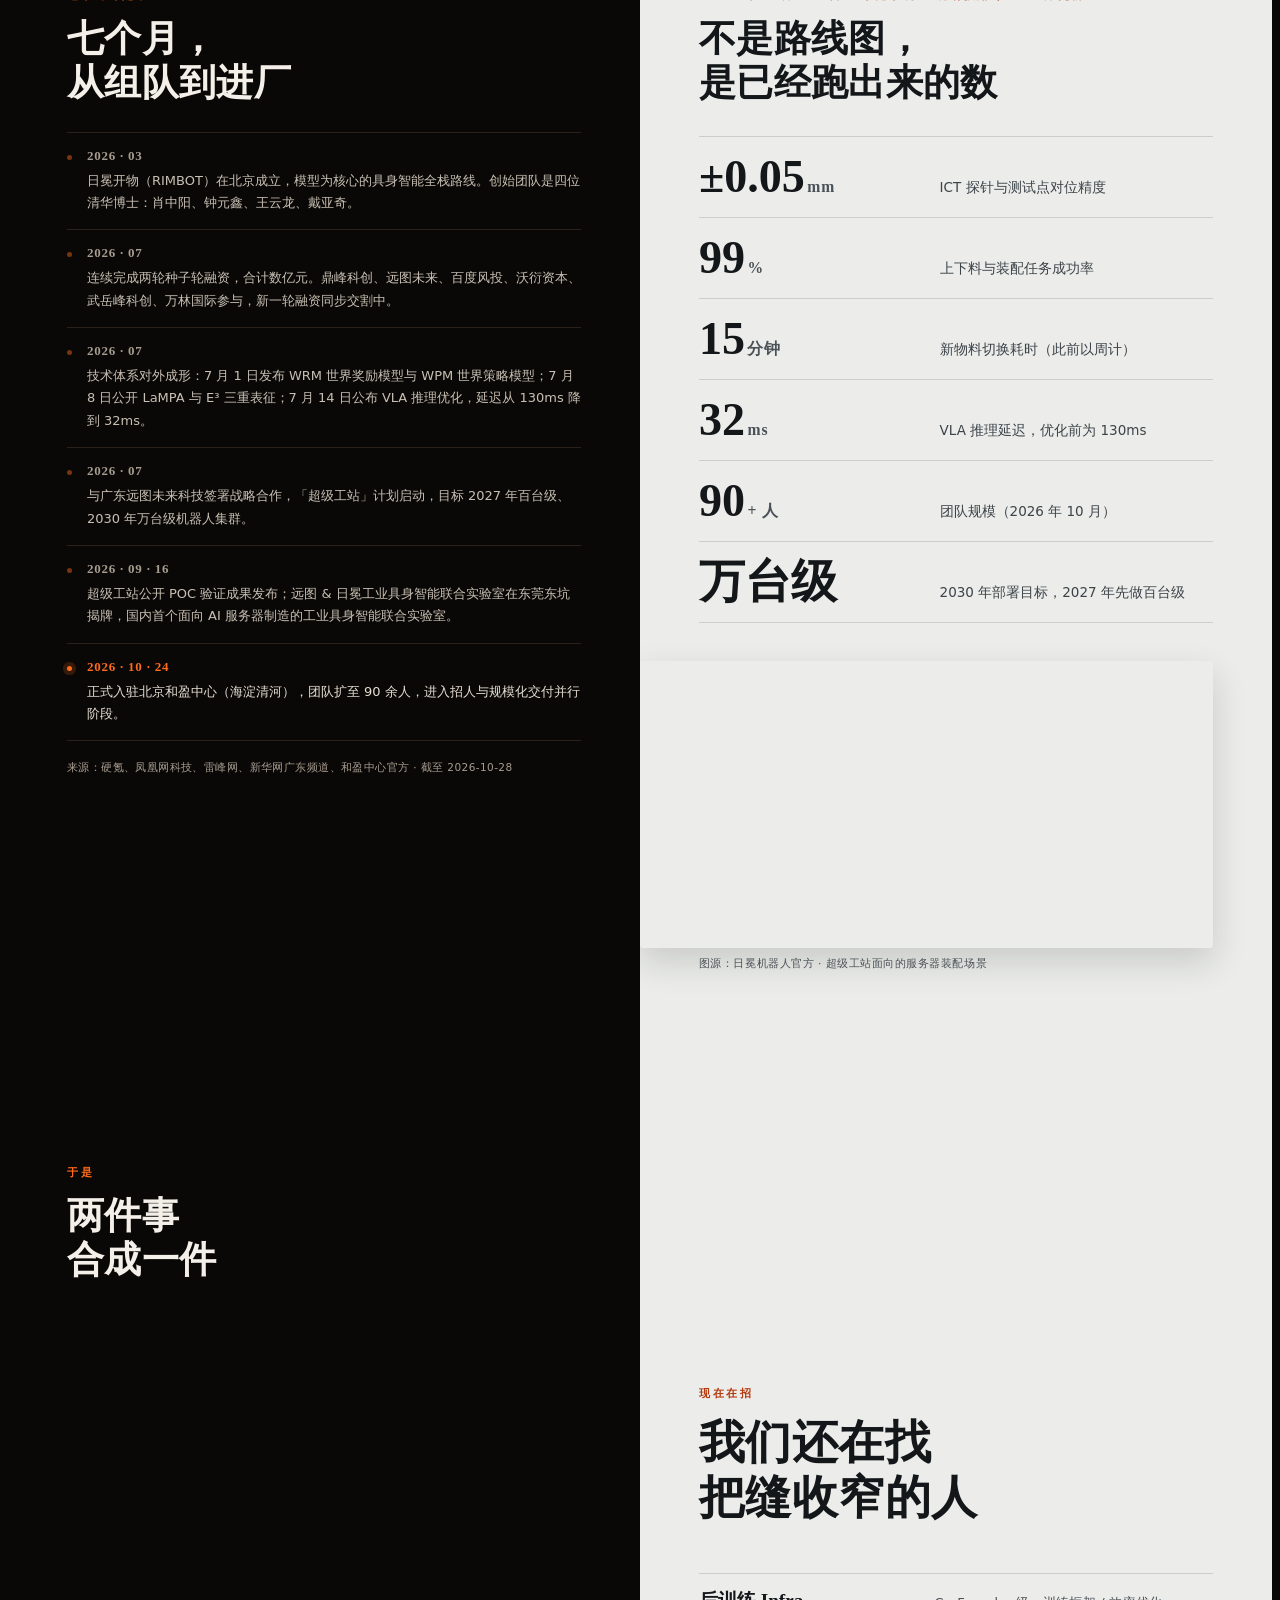
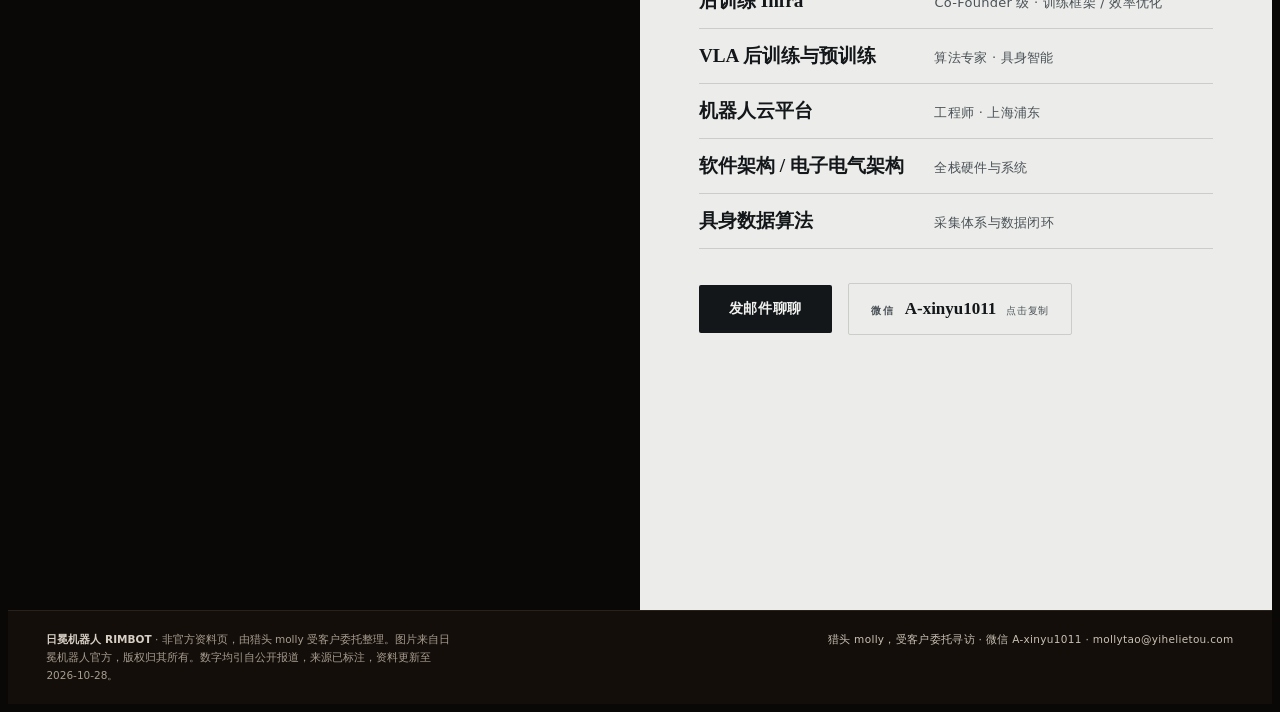
==== commit 7d19bdd7: "统一日冕页面联系方式" ====
--- a/corona/index.html
+++ b/corona/index.html
@@ -234,10 +234,10 @@
             <li><b>具身数据算法</b><span>采集体系与数据闭环</span></li>
           </ul>
           <div class="sp__cta">
-            <a class="cta" href="mailto:1045321663@qq.com?subject=%E5%BA%94%E8%81%98%E6%97%A5%E5%86%95%E6%9C%BA%E5%99%A8%E4%BA%BA">发邮件聊聊</a>
-            <button class="cpc" type="button" data-copy="Ljhh-HH6666">
+            <a class="cta" href="mailto:mollytao@yihelietou.com?subject=%E5%BA%94%E8%81%98%E6%97%A5%E5%86%95%E6%9C%BA%E5%99%A8%E4%BA%BA">发邮件聊聊</a>
+            <button class="cpc" type="button" data-copy="A-xinyu1011">
               <span class="cpc__lab">微信</span>
-              <span class="cpc__val" id="wx">Ljhh-HH6666</span>
+              <span class="cpc__val" id="wx">A-xinyu1011</span>
               <span class="cpc__hint">点击复制</span>
             </button>
           </div>
@@ -245,8 +245,8 @@
       </div>
 
       <footer class="foot">
-        <p class="foot__l"><b>日冕机器人 RIMBOT</b> · 非官方资料页，由猎头 Lionel 受客户委托整理。图片来自日冕机器人官方，版权归其所有。数字均引自公开报道，来源已标注，资料更新至 2026-10-28。</p>
-        <p class="foot__r">猎头 Lionel，受客户委托寻访 · 微信 Ljhh-HH6666 · 1045321663@qq.com</p>
+        <p class="foot__l"><b>日冕机器人 RIMBOT</b> · 非官方资料页，由猎头 molly 受客户委托整理。图片来自日冕机器人官方，版权归其所有。数字均引自公开报道，来源已标注，资料更新至 2026-10-28。</p>
+        <p class="foot__r">猎头 molly，受客户委托寻访 · 微信 A-xinyu1011 · mollytao@yihelietou.com</p>
       </footer>
     </div>
   </section>
